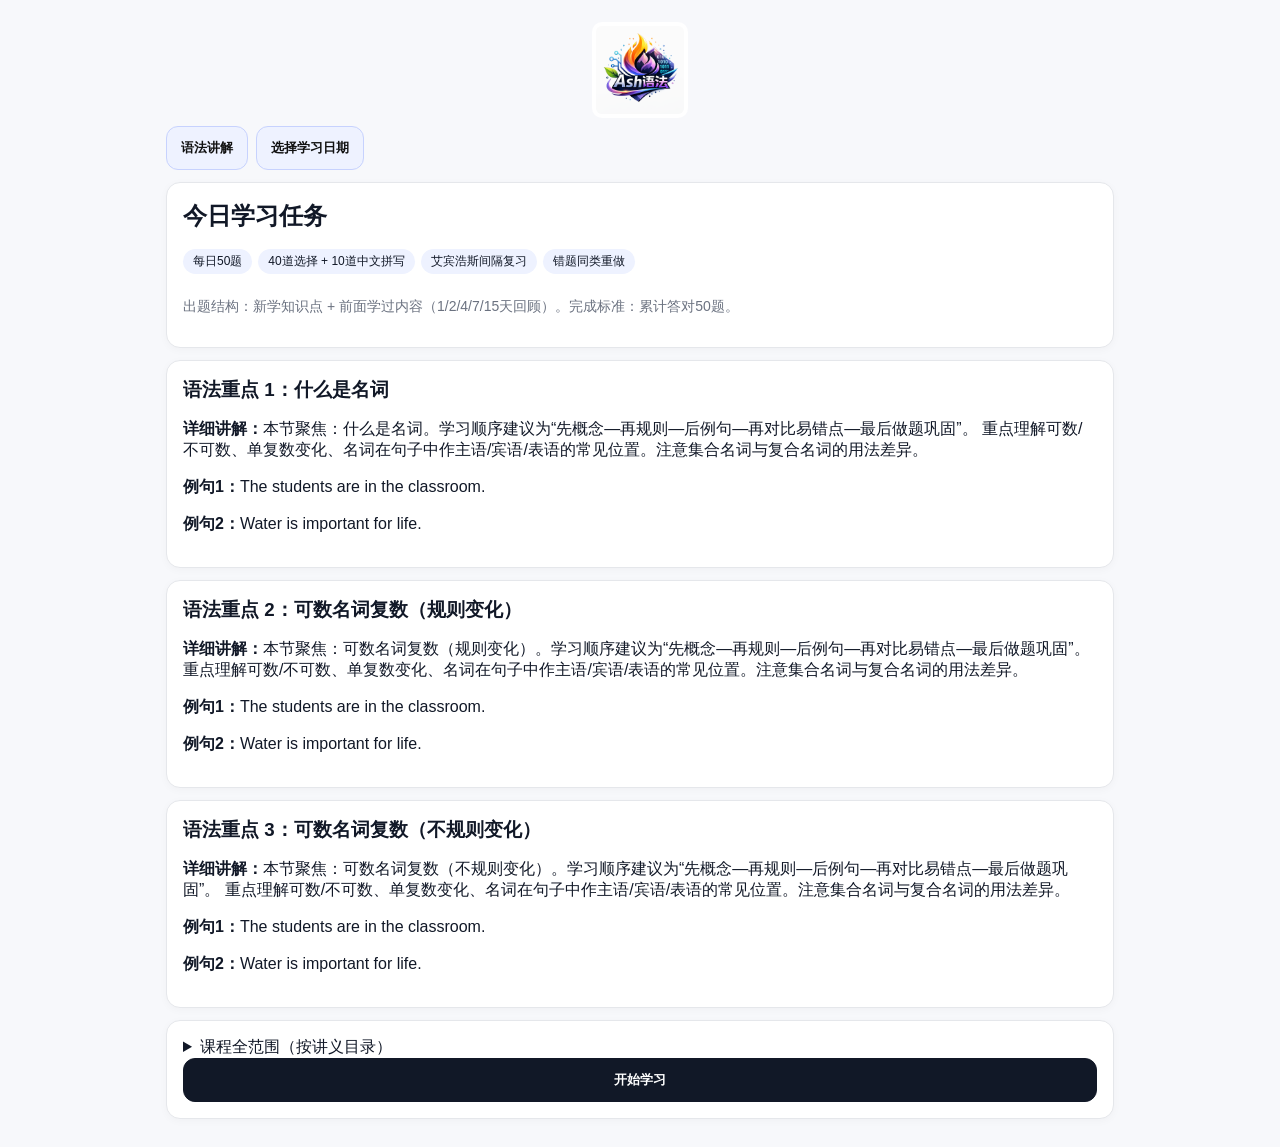
==== grammar/index.html @ 0c5b221b "rollback(grammar): stop auto-rewrites and restore original guide wiring" ====
<!doctype html><html lang='zh-CN'><head><meta charset='UTF-8'><meta name='viewport' content='width=device-width,initial-scale=1'><title>Ash语法v1.0</title><link rel='stylesheet' href='style.css'></head><body><div class='app'><header><div class='logo-wrap'><img src='logo.png' alt='Ash语法Logo' class='logo'></div><div id='meta'></div><div class='row'><button id='quickGrammar'>语法讲解</button><button id='selectDayBtn'>选择学习日期</button></div></header><main id='view'></main></div><script src='lessons.js?v=13'></script><script src='lesson_guide.js?v=1'></script><script src='app.js?v=16'></script></body></html>
---- grammar/style.css ----
:root{--bg:#f7f8fb;--card:#fff;--line:#e5e7eb;--text:#111827;--muted:#6b7280}
*{box-sizing:border-box}
body{margin:0;font-family:-apple-system,BlinkMacSystemFont,'Segoe UI',Arial,'PingFang SC','Microsoft YaHei',sans-serif;background:var(--bg);color:var(--text)}
.app{max-width:980px;margin:0 auto;padding:16px}
.logo-wrap{display:flex;justify-content:center;margin-top:6px}
.logo{width:96px;height:auto;background:#fff;border-radius:10px;padding:4px}
#meta{font-size:14px;color:var(--muted);line-height:1.5}
#quickGrammar,#selectDayBtn{margin-top:8px;background:#eef2ff;border-color:#c7d2fe}
button{border:1px solid var(--line);border-radius:12px;padding:12px 14px;font-weight:700;background:#fff;color:#111;min-height:44px;-webkit-tap-highlight-color:transparent;touch-action:manipulation}
#view .card{background:var(--card);border:1px solid var(--line);border-radius:14px;padding:16px;margin:12px 0;box-shadow:0 2px 8px rgba(0,0,0,.03)}
#view h2,#view h3{margin:0 0 10px;line-height:1.4}
.row{display:flex;gap:8px;flex-wrap:wrap}
.opt{display:block;width:100%;text-align:left;background:#fff;color:#111;margin:8px 0;font-size:16px}
.spell{width:100%;padding:12px 12px;border:1px solid var(--line);border-radius:12px;margin:10px 0 12px;font-size:16px;min-height:44px}
.ok{background:#ecfdf3;border-color:#16a34a}
.bad{background:#fef2f2;border-color:#dc2626}
.next{background:#111827;color:#fff;border-color:#111827;width:100%}
.small{color:var(--muted);font-size:14px;line-height:1.5}
.badge{display:inline-block;padding:4px 10px;border-radius:999px;background:#eef2ff;margin:0 6px 6px 0;font-size:12px}

/* iPad */
@media (min-width:768px) and (max-width:1180px){
  .app{padding:24px;max-width:900px}
  #view .card{padding:20px}
  button,.opt,.spell{font-size:18px;min-height:48px}
}

/* phone */
@media (max-width:767px){
  .app{padding:12px}
  #view .card{padding:14px;border-radius:12px}
  h1{font-size:24px}
  #meta{font-size:13px}
  button,.opt,.spell{font-size:16px;min-height:46px}
  .small{font-size:13px}
}
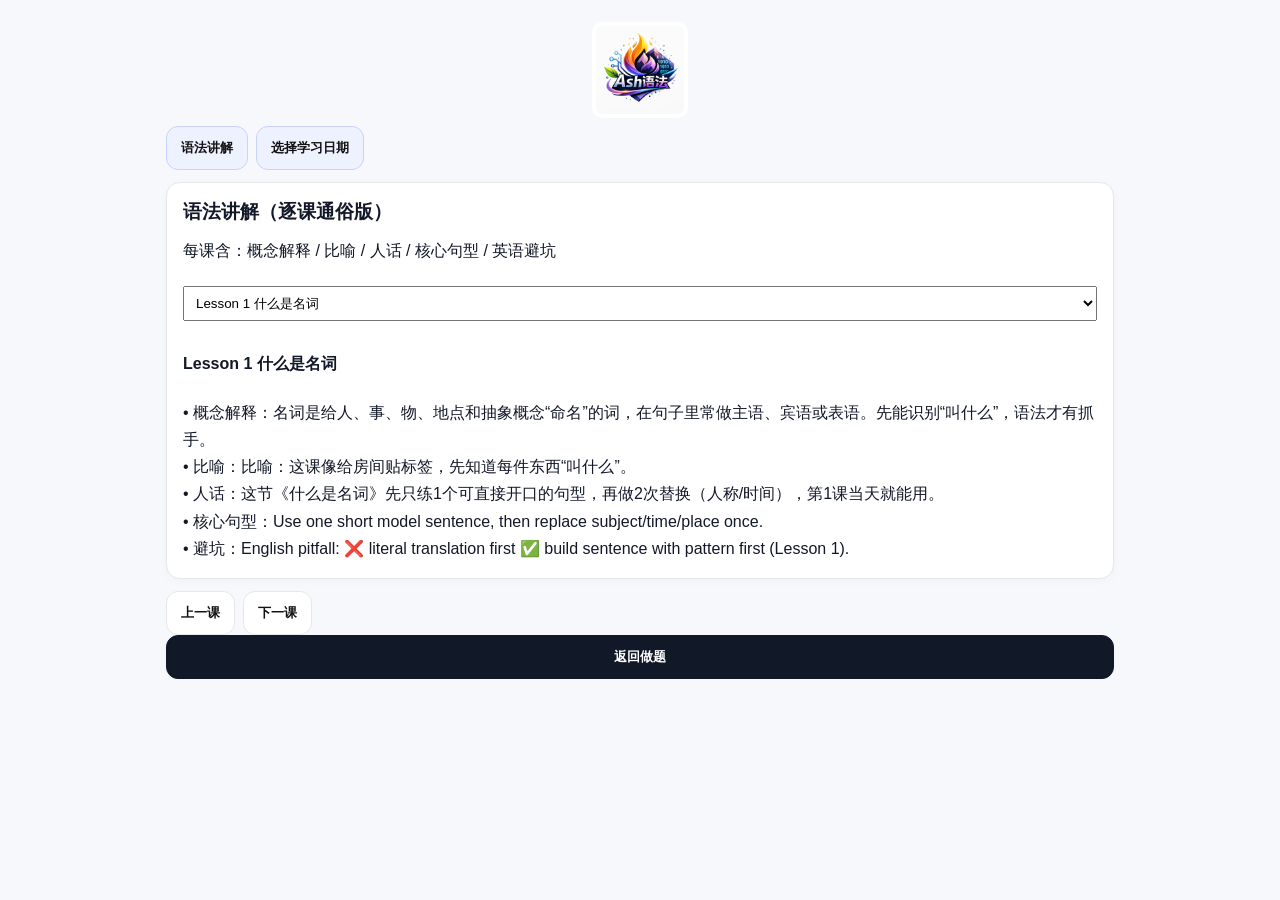
==== commit 8ed6c0cb: "feat(grammar): switch homepage+guide to user-provided raw lesson content" ====
--- a/grammar/index.html
+++ b/grammar/index.html
@@ -1 +1 @@
-<!doctype html><html lang='zh-CN'><head><meta charset='UTF-8'><meta name='viewport' content='width=device-width,initial-scale=1'><title>Ash语法v1.0</title><link rel='stylesheet' href='style.css'></head><body><div class='app'><header><div class='logo-wrap'><img src='logo.png' alt='Ash语法Logo' class='logo'></div><div id='meta'></div><div class='row'><button id='quickGrammar'>语法讲解</button><button id='selectDayBtn'>选择学习日期</button></div></header><main id='view'></main></div><script src='lessons.js?v=13'></script><script src='lesson_guide.js?v=1'></script><script src='app.js?v=16'></script></body></html>+<!doctype html><html lang='zh-CN'><head><meta charset='UTF-8'><meta name='viewport' content='width=device-width,initial-scale=1'><title>Ash语法v1.0</title><link rel='stylesheet' href='style.css'></head><body><div class='app'><header><div class='logo-wrap'><img src='logo.png' alt='Ash语法Logo' class='logo'></div><div id='meta'></div><div class='row'><button id='quickGrammar'>语法讲解</button><button id='selectDayBtn'>选择学习日期</button></div></header><main id='view'></main></div><script src='lessons.js?v=13'></script><script src='lesson_guide.js?v=2'></script><script src='app.js?v=19'></script></body></html>
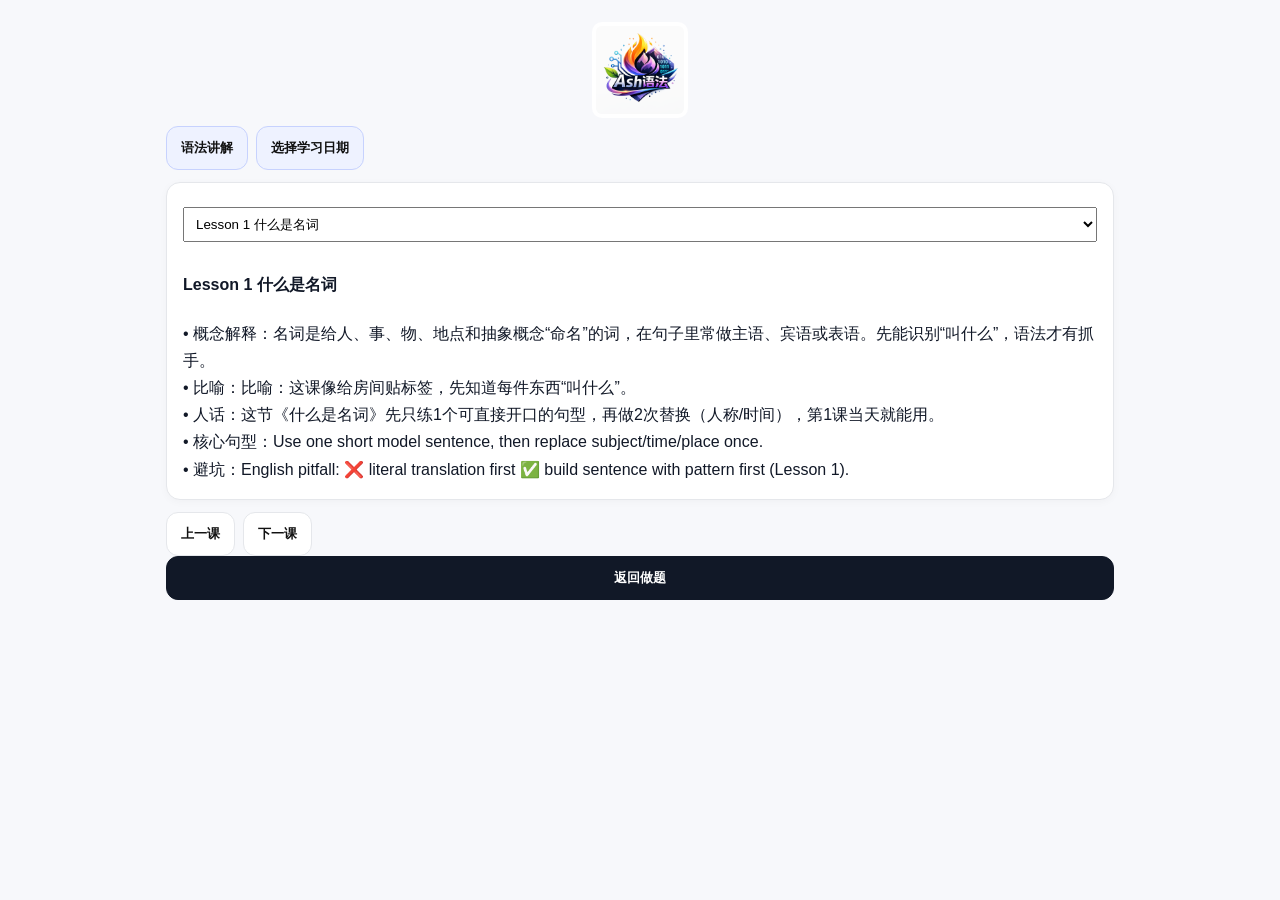
==== commit 8baf158b: "feat(grammar): order daily quizzes by lesson sequence with Ebbinghaus review" ====
--- a/grammar/index.html
+++ b/grammar/index.html
@@ -1 +1 @@
-<!doctype html><html lang='zh-CN'><head><meta charset='UTF-8'><meta name='viewport' content='width=device-width,initial-scale=1'><title>Ash语法v1.0</title><link rel='stylesheet' href='style.css'></head><body><div class='app'><header><div class='logo-wrap'><img src='logo.png' alt='Ash语法Logo' class='logo'></div><div id='meta'></div><div class='row'><button id='quickGrammar'>语法讲解</button><button id='selectDayBtn'>选择学习日期</button></div></header><main id='view'></main></div><script src='lessons.js?v=13'></script><script src='lesson_guide.js?v=2'></script><script src='app.js?v=19'></script></body></html>+<!doctype html><html lang='zh-CN'><head><meta charset='UTF-8'><meta name='viewport' content='width=device-width,initial-scale=1'><title>Ash语法v1.0</title><link rel='stylesheet' href='style.css'></head><body><div class='app'><header><div class='logo-wrap'><img src='logo.png' alt='Ash语法Logo' class='logo'></div><div id='meta'></div><div class='row'><button id='quickGrammar'>语法讲解</button><button id='selectDayBtn'>选择学习日期</button></div></header><main id='view'></main></div><script src='lessons.js?v=13'></script><script src='lesson_guide.js?v=3'></script><script src='app.js?v=21'></script></body></html>
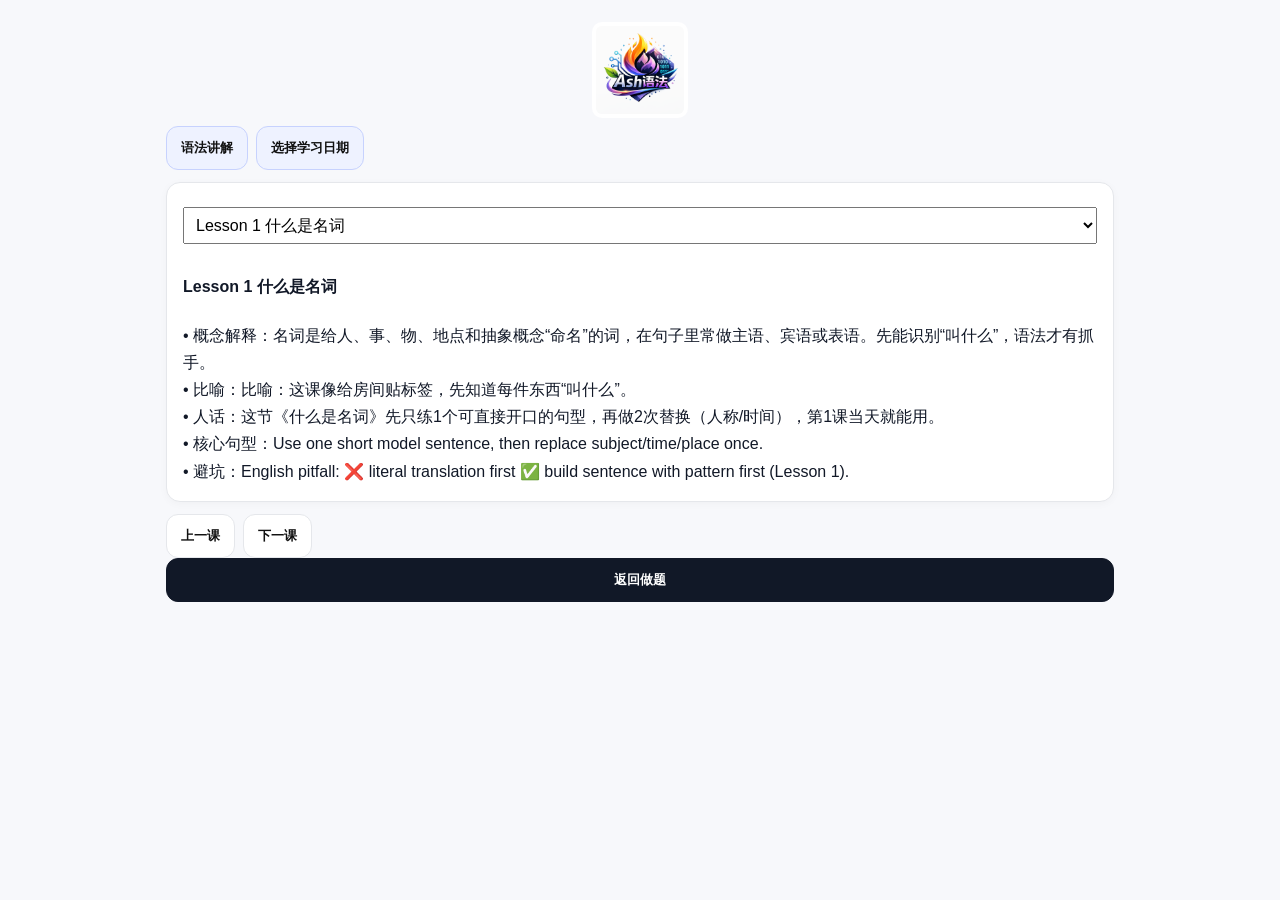
==== commit d1477bf6: "fix(grammar-mobile): prevent iOS zoom on spelling input" ====
--- a/grammar/index.html
+++ b/grammar/index.html
@@ -1 +1 @@
-<!doctype html><html lang='zh-CN'><head><meta charset='UTF-8'><meta name='viewport' content='width=device-width,initial-scale=1'><title>Ash语法v1.0</title><link rel='stylesheet' href='style.css'></head><body><div class='app'><header><div class='logo-wrap'><img src='logo.png' alt='Ash语法Logo' class='logo'></div><div id='meta'></div><div class='row'><button id='quickGrammar'>语法讲解</button><button id='selectDayBtn'>选择学习日期</button></div></header><main id='view'></main></div><script src='lessons.js?v=13'></script><script src='lesson_guide.js?v=3'></script><script src='app.js?v=21'></script></body></html>+<!doctype html><html lang='zh-CN'><head><meta charset='UTF-8'><meta name='viewport' content='width=device-width,initial-scale=1'><title>Ash语法v1.0</title><link rel='stylesheet' href='style.css?v=2'></head><body><div class='app'><header><div class='logo-wrap'><img src='logo.png' alt='Ash语法Logo' class='logo'></div><div id='meta'></div><div class='row'><button id='quickGrammar'>语法讲解</button><button id='selectDayBtn'>选择学习日期</button></div></header><main id='view'></main></div><script src='lessons.js?v=13'></script><script src='lesson_guide.js?v=3'></script><script src='app.js?v=22'></script></body></html>
--- a/grammar/style.css
+++ b/grammar/style.css
@@ -1,6 +1,7 @@
 :root{--bg:#f7f8fb;--card:#fff;--line:#e5e7eb;--text:#111827;--muted:#6b7280}
 *{box-sizing:border-box}
-body{margin:0;font-family:-apple-system,BlinkMacSystemFont,'Segoe UI',Arial,'PingFang SC','Microsoft YaHei',sans-serif;background:var(--bg);color:var(--text)}
+body{margin:0;font-family:-apple-system,BlinkMacSystemFont,'Segoe UI',Arial,'PingFang SC','Microsoft YaHei',sans-serif;background:var(--bg);color:var(--text);-webkit-text-size-adjust:100%}
+input,textarea,select{font-size:16px !important}
 .app{max-width:980px;margin:0 auto;padding:16px}
 .logo-wrap{display:flex;justify-content:center;margin-top:6px}
 .logo{width:96px;height:auto;background:#fff;border-radius:10px;padding:4px}
@@ -11,7 +12,7 @@
 #view h2,#view h3{margin:0 0 10px;line-height:1.4}
 .row{display:flex;gap:8px;flex-wrap:wrap}
 .opt{display:block;width:100%;text-align:left;background:#fff;color:#111;margin:8px 0;font-size:16px}
-.spell{width:100%;padding:12px 12px;border:1px solid var(--line);border-radius:12px;margin:10px 0 12px;font-size:16px;min-height:44px}
+.spell{width:100%;padding:12px 12px;border:1px solid var(--line);border-radius:12px;margin:10px 0 12px;font-size:17px;min-height:44px}
 .ok{background:#ecfdf3;border-color:#16a34a}
 .bad{background:#fef2f2;border-color:#dc2626}
 .next{background:#111827;color:#fff;border-color:#111827;width:100%}
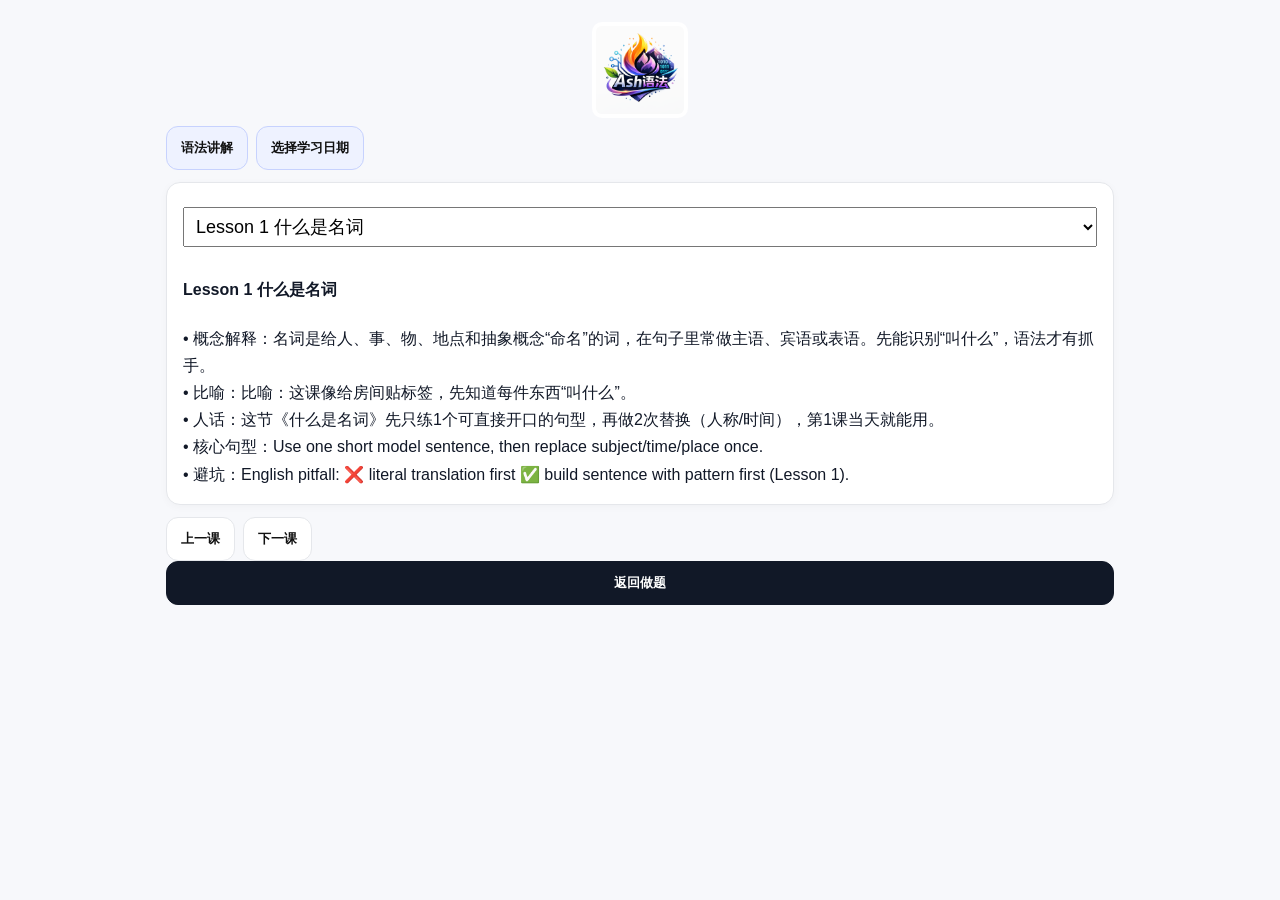
==== commit 3e72b0dc: "fix(grammar-mobile): disable focus zoom with viewport lock and larger input font" ====
--- a/grammar/index.html
+++ b/grammar/index.html
@@ -1 +1 @@
-<!doctype html><html lang='zh-CN'><head><meta charset='UTF-8'><meta name='viewport' content='width=device-width,initial-scale=1'><title>Ash语法v1.0</title><link rel='stylesheet' href='style.css?v=2'></head><body><div class='app'><header><div class='logo-wrap'><img src='logo.png' alt='Ash语法Logo' class='logo'></div><div id='meta'></div><div class='row'><button id='quickGrammar'>语法讲解</button><button id='selectDayBtn'>选择学习日期</button></div></header><main id='view'></main></div><script src='lessons.js?v=13'></script><script src='lesson_guide.js?v=3'></script><script src='app.js?v=22'></script></body></html>+<!doctype html><html lang='zh-CN'><head><meta charset='UTF-8'><meta name='viewport' content='width=device-width,initial-scale=1,maximum-scale=1,user-scalable=no'><title>Ash语法v1.0</title><link rel='stylesheet' href='style.css?v=3'></head><body><div class='app'><header><div class='logo-wrap'><img src='logo.png' alt='Ash语法Logo' class='logo'></div><div id='meta'></div><div class='row'><button id='quickGrammar'>语法讲解</button><button id='selectDayBtn'>选择学习日期</button></div></header><main id='view'></main></div><script src='lessons.js?v=13'></script><script src='lesson_guide.js?v=3'></script><script src='app.js?v=22'></script></body></html>
--- a/grammar/style.css
+++ b/grammar/style.css
@@ -1,7 +1,7 @@
 :root{--bg:#f7f8fb;--card:#fff;--line:#e5e7eb;--text:#111827;--muted:#6b7280}
 *{box-sizing:border-box}
 body{margin:0;font-family:-apple-system,BlinkMacSystemFont,'Segoe UI',Arial,'PingFang SC','Microsoft YaHei',sans-serif;background:var(--bg);color:var(--text);-webkit-text-size-adjust:100%}
-input,textarea,select{font-size:16px !important}
+input,textarea,select{font-size:18px !important}
 .app{max-width:980px;margin:0 auto;padding:16px}
 .logo-wrap{display:flex;justify-content:center;margin-top:6px}
 .logo{width:96px;height:auto;background:#fff;border-radius:10px;padding:4px}
